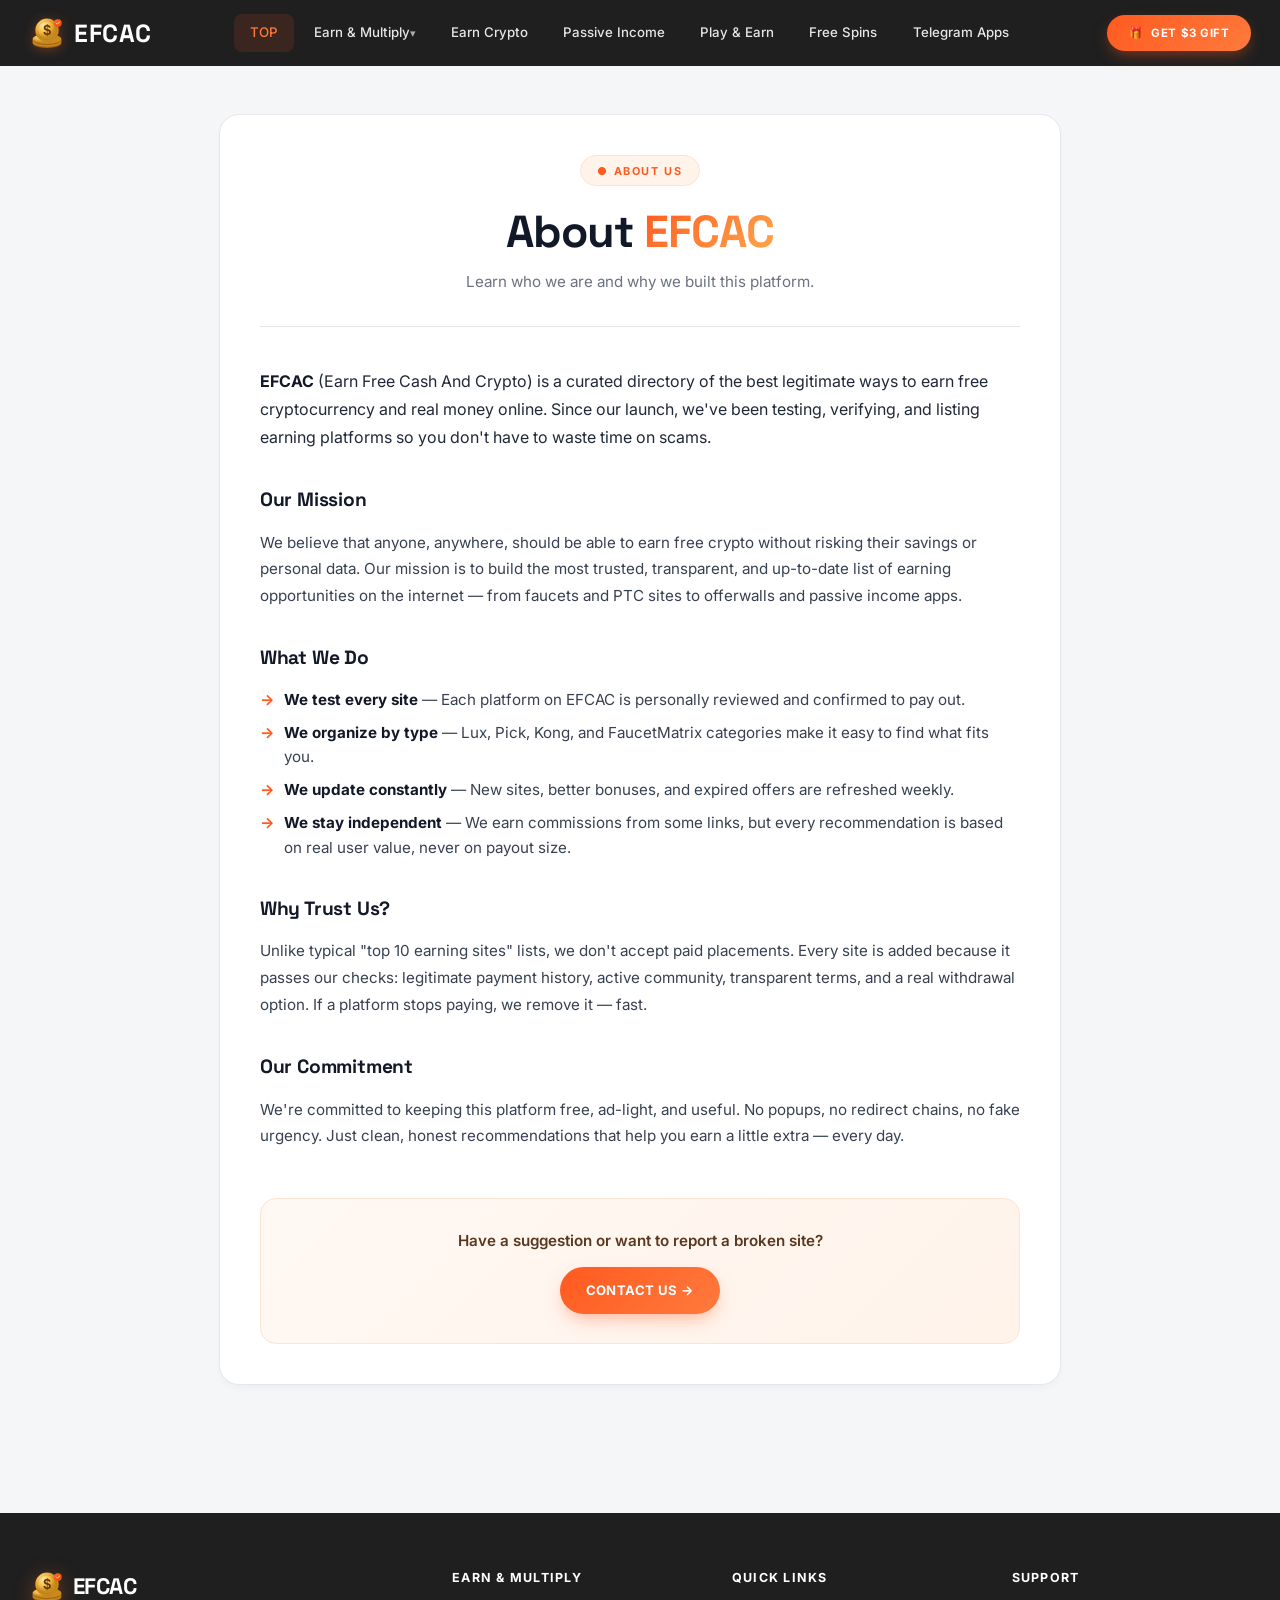
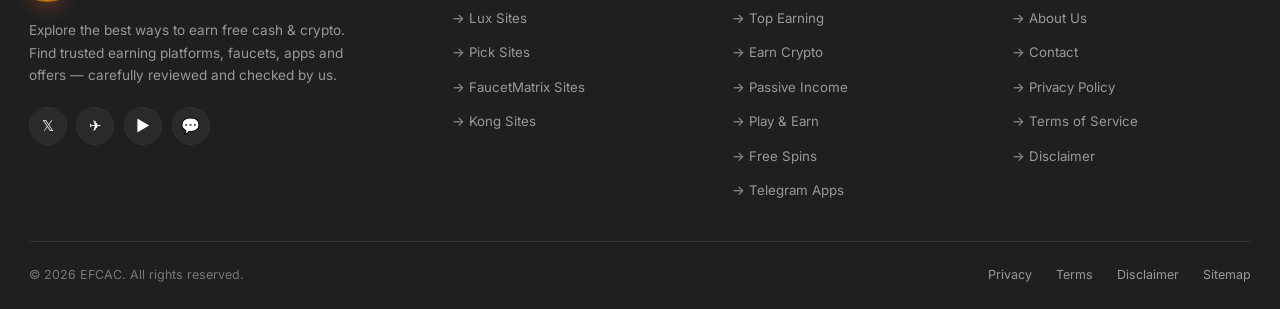
==== about.html @ a708ba3e "Add files via upload" ====
<!DOCTYPE html>
<html lang="en">
<head>
    <meta charset="UTF-8">
    <meta name="viewport" content="width=device-width, initial-scale=1.0">
    <title>About Us - EFCAC</title>
    <link rel="preconnect" href="https://fonts.googleapis.com">
    <link rel="preconnect" href="https://fonts.gstatic.com" crossorigin>
    <link href="https://fonts.googleapis.com/css2?family=Inter:opsz,wght@14..32,400;14..32,500;14..32,600;14..32,700;14..32,800&family=Space+Grotesk:wght@400;500;600;700&display=swap" rel="stylesheet">
    <link rel="stylesheet" href="style.css">
</head>
<body>

<header class="site-header">
    <div class="header-container">
        <a href="index.html" class="logo">
            <svg class="logo-img" xmlns="http://www.w3.org/2000/svg" viewBox="0 0 200 200" aria-hidden="true">
                <defs>
                    <radialGradient id="c1" cx="35%" cy="30%">
                        <stop offset="0%" stop-color="#FFE9A8"/>
                        <stop offset="60%" stop-color="#F5B942"/>
                        <stop offset="100%" stop-color="#C98A1E"/>
                    </radialGradient>
                    <linearGradient id="acc" x1="0" y1="0" x2="1" y2="1">
                        <stop offset="0%" stop-color="#FF6B2C"/>
                        <stop offset="100%" stop-color="#E64A00"/>
                    </linearGradient>
                </defs>
                <ellipse cx="100" cy="155" rx="80" ry="28" fill="#A5650E"/>
                <ellipse cx="100" cy="148" rx="80" ry="28" fill="url(#c1)"/>
                <ellipse cx="100" cy="140" rx="80" ry="28" fill="#A5650E"/>
                <ellipse cx="100" cy="133" rx="80" ry="28" fill="url(#c1)"/>
                <circle cx="100" cy="85" r="65" fill="url(#c1)"/>
                <circle cx="100" cy="85" r="65" fill="none" stroke="#8B5708" stroke-width="2" opacity="0.4"/>
                <circle cx="100" cy="85" r="52" fill="none" stroke="#8B5708" stroke-width="2" opacity="0.5"/>
                <text x="100" y="112" font-family="Arial Black, sans-serif" font-size="78" text-anchor="middle" fill="#5B3600" font-weight="900">$</text>
                <circle cx="160" cy="45" r="22" fill="url(#acc)"/>
                <path d="M152 45 L158 51 L170 39" fill="none" stroke="#FFFFFF" stroke-width="4" stroke-linecap="round" stroke-linejoin="round"/>
            </svg>
            <span class="logo-text">EFCAC</span>
        </a>
        <nav class="main-nav">
            <ul class="nav-links">
                <li><a href="index.html" data-page="index">TOP</a></li>
                <li class="dropdown">
                    <a href="#" data-dropdown>Earn & Multiply</a>
                    <ul class="dropdown-menu">
                        <li><a href="lux-sites.html">Lux Sites</a></li>
                        <li><a href="pick-sites.html">Pick Sites</a></li>
                        <li><a href="faucetmatrix-sites.html">FaucetMatrix Sites</a></li>
                        <li><a href="kong-sites.html">Kong Sites</a></li>
                    </ul>
                </li>
                <li><a href="#">Earn Crypto</a></li>
                <li><a href="#">Passive Income</a></li>
                <li><a href="#">Play & Earn</a></li>
                <li><a href="#">Free Spins</a></li>
                <li><a href="#">Telegram Apps</a></li>
            </ul>
        </nav>
        <a href="https://r.honeygain.me/RINAL912" target="_blank" class="header-cta">
            <span>🎁</span> Get $3 gift
        </a>
    </div>
</header>

<main class="legal-page">
    <div class="legal-container">
        <div class="legal-header">
            <span class="legal-tag">● ABOUT US</span>
            <h1 class="legal-title">About <span>EFCAC</span></h1>
            <p class="legal-subtitle">Learn who we are and why we built this platform.</p>
        </div>

        <div class="legal-content">
            <p><strong>EFCAC</strong> (Earn Free Cash And Crypto) is a curated directory of the best legitimate ways to earn free cryptocurrency and real money online. Since our launch, we've been testing, verifying, and listing earning platforms so you don't have to waste time on scams.</p>

            <h2>Our Mission</h2>
            <p>We believe that anyone, anywhere, should be able to earn free crypto without risking their savings or personal data. Our mission is to build the most trusted, transparent, and up-to-date list of earning opportunities on the internet — from faucets and PTC sites to offerwalls and passive income apps.</p>

            <h2>What We Do</h2>
            <ul>
                <li><strong>We test every site</strong> — Each platform on EFCAC is personally reviewed and confirmed to pay out.</li>
                <li><strong>We organize by type</strong> — Lux, Pick, Kong, and FaucetMatrix categories make it easy to find what fits you.</li>
                <li><strong>We update constantly</strong> — New sites, better bonuses, and expired offers are refreshed weekly.</li>
                <li><strong>We stay independent</strong> — We earn commissions from some links, but every recommendation is based on real user value, never on payout size.</li>
            </ul>

            <h2>Why Trust Us?</h2>
            <p>Unlike typical "top 10 earning sites" lists, we don't accept paid placements. Every site is added because it passes our checks: legitimate payment history, active community, transparent terms, and a real withdrawal option. If a platform stops paying, we remove it — fast.</p>

            <h2>Our Commitment</h2>
            <p>We're committed to keeping this platform free, ad-light, and useful. No popups, no redirect chains, no fake urgency. Just clean, honest recommendations that help you earn a little extra — every day.</p>

            <div class="legal-cta">
                <p>Have a suggestion or want to report a broken site?</p>
                <a href="contact.html" class="legal-btn">Contact Us →</a>
            </div>
        </div>
    </div>
</main>

<script src="script.js"></script>
</body>
</html>
---- style.css ----
/* ============================================
   EFCAC — STYLESHEET (light gray page, white cards)
   Matches the reference design
   ============================================ */

* { margin: 0; padding: 0; box-sizing: border-box; }

:root {
  /* ---- PALETTE ---- */
  --bg:           #F5F6F7;        /* light gray page */
  --bg-white:     #FFFFFF;        /* white cards */
  --bg-soft:      #F8F9FA;        /* soft gray for inputs */
  --bg-pill:      #F4F4F6;        /* light pill background */

  --border:       #E5E7EB;
  --border-soft:  #F0F1F3;

  --accent:       #FF5A1F;        /* main orange */
  --accent-hi:    #FF7A3D;        /* lighter orange */
  --accent-deep:  #E64A00;        /* deep orange */
  --red:          #EF4444;        /* red badge (TOP/NEW) */
  --red-deep:     #DC2626;
  --green:        #22C55E;        /* green success pill */
  --green-soft:   #ECFDF5;
  --yellow:       #FEF3C7;        /* yellow highlight */

  --text:         #111827;        /* main text (dark) */
  --text-soft:    #6B7280;        /* secondary text */
  --text-mute:    #9CA3AF;        /* muted text */

  --radius:       16px;
  --radius-lg:    24px;
  --shadow-sm:    0 1px 3px rgba(0, 0, 0, 0.04);
  --shadow-md:    0 4px 12px rgba(0, 0, 0, 0.06);
}

body {
  background: var(--bg);
  font-family: 'Inter', -apple-system, BlinkMacSystemFont, sans-serif;
  color: var(--text);
  line-height: 1.5;
  -webkit-font-smoothing: antialiased;
  min-height: 100vh;
}

::-webkit-scrollbar { width: 8px; }
::-webkit-scrollbar-track { background: #F4F4F4; }
::-webkit-scrollbar-thumb { background: var(--accent); border-radius: 12px; }

a { text-decoration: none; color: inherit; transition: all 0.2s ease; }

/* ============================================
   HEADER
   ============================================ */
.site-header {
  background: #1F1F1F;
  padding: 0.9rem 1.8rem;
  position: sticky;
  top: 0;
  z-index: 1000;
}

.header-container {
  max-width: 1320px;
  margin: 0 auto;
  display: flex;
  align-items: center;
  justify-content: space-between;
  flex-wrap: wrap;
  gap: 1rem;
}

/* LOGO */
.logo {
  font-family: 'Space Grotesk', sans-serif;
  font-size: 1.55rem;
  font-weight: 700;
  letter-spacing: -0.02em;
  color: #FFFFFF;
  display: flex;
  align-items: center;
  gap: 0.6rem;
  text-decoration: none;
}

.logo-img {
  width: 36px;
  height: 36px;
  object-fit: contain;
  display: block;
  flex-shrink: 0;
}

.logo-text {
  color: #FFFFFF;
  font-weight: 800;
  letter-spacing: 0.02em;
}
.logo:hover .logo-text { color: var(--accent-hi); }

/* NAV */
.main-nav { display: flex; align-items: center; }

.nav-links {
  display: flex;
  align-items: center;
  gap: 0.2rem;
  list-style: none;
  flex-wrap: wrap;
}

.nav-links > li > a {
  font-size: 0.83rem;
  font-weight: 500;
  padding: 0.55rem 1rem;
  border-radius: 8px;
  color: #E5E7EB;
  white-space: nowrap;
  display: inline-block;
}

.nav-links > li > a:hover,
.nav-links > li > a.active {
  color: var(--accent-hi);
  background: rgba(255, 90, 31, 0.12);
}

/* DROPDOWN */
.dropdown {
  position: relative;
  padding-bottom: 12px;
  margin-bottom: -12px;
}

.dropdown > a { display: flex; align-items: center; gap: 4px; }
.dropdown > a::after {
  content: '▾';
  font-size: 0.7rem;
  opacity: 0.7;
  transition: transform 0.2s;
}
.dropdown:hover > a::after,
.dropdown.open > a::after { transform: rotate(180deg); }

.dropdown-menu {
  position: absolute;
  top: 100%; left: 0;
  background: #FFFFFF;
  border: 1px solid var(--border);
  border-radius: 12px;
  padding: 0.5rem;
  min-width: 215px;
  display: none;
  flex-direction: column;
  gap: 0.15rem;
  box-shadow: 0 20px 40px -10px rgba(0, 0, 0, 0.15);
  z-index: 1001;
  margin-top: 0;
  list-style: none;
}

.dropdown:hover .dropdown-menu,
.dropdown.open .dropdown-menu { display: flex; }

.dropdown-menu li a {
  display: block;
  padding: 0.65rem 1rem;
  border-radius: 8px;
  font-size: 0.82rem;
  font-weight: 500;
  color: var(--text-soft);
}
.dropdown-menu li a:hover,
.dropdown-menu li a.active {
  background: var(--bg-soft);
  color: var(--accent);
}

/* HEADER CTA */
.header-cta {
  background: linear-gradient(135deg, var(--accent), var(--accent-hi));
  padding: 0.6rem 1.35rem;
  border-radius: 40px;
  font-size: 0.72rem;
  font-weight: 700;
  text-transform: uppercase;
  letter-spacing: 0.05em;
  color: #FFFFFF;
  display: flex;
  align-items: center;
  gap: 0.5rem;
  white-space: nowrap;
  box-shadow: 0 6px 16px -4px rgba(255, 90, 31, 0.5);
}
.header-cta:hover {
  transform: translateY(-1px);
  background: var(--accent-deep);
}

/* ============================================
   HERO
   ============================================ */
.hero {
  max-width: 1320px;
  margin: 0 auto;
  padding: 3rem 1.8rem 2rem;
}

.hero-container {
  display: grid;
  grid-template-columns: 1.15fr 1fr;
  gap: 3rem;
  align-items: center;
}

.hero-content { text-align: left; }

.hero-tag {
  display: inline-block;
  font-size: 0.68rem;
  font-weight: 700;
  letter-spacing: 0.15em;
  text-transform: uppercase;
  color: var(--accent);
  background: #FFFFFF;
  border: 1px solid var(--border);
  padding: 0.4rem 1rem;
  border-radius: 60px;
  margin-bottom: 1.5rem;
}

.hero-title {
  font-family: 'Space Grotesk', sans-serif;
  font-size: clamp(2rem, 4vw, 3.2rem);
  font-weight: 700;
  line-height: 1.1;
  letter-spacing: -0.025em;
  margin-bottom: 1.2rem;
  color: var(--text);
}

.hero-title .highlight {
  background: linear-gradient(135deg, var(--accent), var(--accent-hi));
  -webkit-background-clip: text;
  background-clip: text;
  color: transparent;
  font-weight: 800;
}

.hero-subtitle {
  font-size: 1rem;
  color: var(--text-soft);
  max-width: 480px;
  margin-bottom: 1.8rem;
  line-height: 1.7;
}

.hero-stats {
  display: flex;
  gap: 0.7rem;
  flex-wrap: wrap;
  font-size: 0.78rem;
  font-weight: 600;
  color: var(--text-soft);
}

.hero-stats span {
  display: flex;
  align-items: center;
  gap: 0.4rem;
  background: #FFFFFF;
  padding: 0.5rem 1rem;
  border-radius: 60px;
  border: 1px solid var(--border);
  color: var(--text);
}

/* Banner */
.hero-banner {
  position: relative;
  width: 100%;
  min-height: 380px;
  display: flex;
  align-items: center;
  justify-content: center;
}

.hero-banner-img {
  width: 100%;
  height: auto;
  max-height: 460px;
  object-fit: contain;
  filter: drop-shadow(0 20px 40px rgba(255, 90, 31, 0.15));
  animation: floatY 5s ease-in-out infinite;
}

@keyframes floatY {
  0%, 100% { transform: translateY(0); }
  50%      { transform: translateY(-12px); }
}

/* Fallback coins */
.hero-banner-fallback {
  position: absolute;
  inset: 0;
  display: none;
  align-items: center;
  justify-content: center;
}

.hero-banner-placeholder .hero-banner-fallback { display: flex; }
.hero-banner-placeholder .hero-banner-fallback .coin-1 {
  position: absolute; top: 10%; left: 12%;
}
.hero-banner-placeholder .hero-banner-fallback .coin-2 {
  position: absolute; bottom: 12%; right: 15%;
}
.hero-banner-placeholder .hero-banner-fallback .coin-3 {
  position: absolute; top: 45%; right: 5%;
}

.fallback-coin {
  width: 110px; height: 110px;
  border-radius: 50%;
  display: flex;
  align-items: center;
  justify-content: center;
  font-size: 2.6rem;
  font-weight: 800;
  color: #3A2200;
  background: radial-gradient(circle at 32% 28%, #FFE08A, #F5B942 55%, #C98A1E);
  box-shadow:
    0 20px 40px -10px rgba(245, 185, 66, 0.5),
    inset -8px -8px 24px rgba(0, 0, 0, 0.15),
    inset 8px 8px 20px rgba(255, 255, 255, 0.6);
  animation: floatCoin 4s ease-in-out infinite;
}
.fallback-coin.coin-2 { animation-delay: 0.8s; width: 90px; height: 90px; font-size: 2.1rem; }
.fallback-coin.coin-3 { animation-delay: 1.5s; width: 70px; height: 70px; font-size: 1.6rem; }

@keyframes floatCoin {
  0%, 100% { transform: translateY(0) rotate(-6deg); }
  50%      { transform: translateY(-16px) rotate(6deg); }
}

/* TIP BAR */
.tip-bar {
  background: var(--yellow);
  border: 1px solid #FDE68A;
  color: #92400E;
  font-weight: 600;
  font-size: 0.79rem;
  padding: 0.85rem 1.5rem;
  text-align: center;
  letter-spacing: 0.01em;
  word-spacing: 2px;
  margin: 0 auto;
  max-width: 1320px;
  border-radius: 100px;
  width: calc(100% - 3.6rem);
}

/* SITE GRID */
.site-grid {
  max-width: 1320px;
  margin: 2rem auto;
  padding: 0 1.8rem;
  display: grid;
  grid-template-columns: repeat(auto-fill, minmax(320px, 1fr));
  gap: 1.4rem;
}

/* ============================================
   SITE CARD — pure white, matching reference
   ============================================ */
.site-card {
  background: #FFFFFF;
  border-radius: var(--radius-lg);
  padding: 1.4rem;
  display: flex;
  flex-direction: column;
  gap: 1rem;
  border: 1px solid var(--border);
  transition: all 0.25s cubic-bezier(0.2, 0, 0, 1);
  box-shadow: var(--shadow-sm);
  height: 100%;
}

.site-card:hover {
  transform: translateY(-3px);
  box-shadow: 0 12px 28px -8px rgba(0, 0, 0, 0.10);
  border-color: #D1D5DB;
}

.card-header {
  display: flex;
  align-items: flex-start;
  gap: 0.9rem;
}

.card-logo {
  width: 48px;
  height: 48px;
  border-radius: 12px;
  object-fit: cover;
  background: var(--bg-soft);
  flex-shrink: 0;
  border: 1px solid var(--border-soft);
}

.card-title-group { flex: 1; min-width: 0; }

.card-name {
  font-family: 'Space Grotesk', sans-serif;
  font-size: 1.05rem;
  font-weight: 700;
  color: var(--text);
  line-height: 1.3;
  display: block;
  overflow: hidden;
  text-overflow: ellipsis;
  white-space: nowrap;
}
.card-name:hover { color: var(--accent); }

.card-category {
  font-size: 0.62rem;
  font-weight: 700;
  text-transform: uppercase;
  letter-spacing: 0.08em;
  color: var(--text-mute);
  margin-top: 0.2rem;
}

.card-badges {
  display: flex;
  flex-wrap: wrap;
  gap: 0.25rem;
  align-items: flex-start;
  justify-content: flex-end;
  max-width: 90px;
}

.badge {
  font-size: 0.58rem;
  font-weight: 700;
  padding: 0.22rem 0.55rem;
  border-radius: 20px;
  letter-spacing: 0.03em;
  text-transform: uppercase;
  white-space: nowrap;
}

/* Red pills — TOP, NEW */
.badge-new,
.badge-popular {
  background: linear-gradient(135deg, var(--red), var(--red-deep));
  color: #FFFFFF;
}

/* Gray/soft pills — HOT, Trusted, Contest, Bonus */
.badge-bonus {
  background: var(--bg-soft);
  color: var(--text-soft);
  border: 1px solid var(--border);
}

.card-body {
  display: flex;
  flex-direction: column;
  gap: 0.7rem;
}

.offer-tagline {
  font-size: 0.68rem;
  font-weight: 700;
  text-transform: uppercase;
  letter-spacing: 0.06em;
  color: var(--text);
  display: flex;
  align-items: center;
  gap: 0.35rem;
}

/* Yellow pill CTA */
.claim-btn {
  display: flex;
  align-items: center;
  justify-content: flex-start;
  gap: 0.5rem;
  background: var(--yellow);
  color: #78350F;
  padding: 0.6rem 0.9rem;
  border-radius: 40px;
  font-size: 0.75rem;
  font-weight: 600;
  width: 100%;
  border: none;
  cursor: pointer;
  text-align: left;
  transition: all 0.2s;
}
.claim-btn:hover {
  background: #FDE68A;
  transform: translateY(-1px);
}
.claim-btn i { font-style: normal; font-size: 0.85rem; }

.feature-list {
  list-style: none;
  display: flex;
  flex-direction: column;
  gap: 0.4rem;
  margin-top: 0.1rem;
}

.feature-list li {
  display: flex;
  align-items: flex-start;
  gap: 0.5rem;
  font-size: 0.76rem;
  color: var(--text-soft);
  line-height: 1.4;
}

.feature-list li i {
  font-style: normal;
  color: var(--text);
  font-size: 0.8rem;
  width: 1rem;
  text-align: center;
  margin-top: 0.05rem;
}

/* Payment proof row */
.card-payment {
  background: var(--bg-soft);
  border-radius: 12px;
  padding: 0.55rem 0.7rem;
  display: flex;
  align-items: center;
  justify-content: space-between;
  gap: 0.5rem;
  font-size: 0.7rem;
}

.payment-label {
  font-size: 0.58rem;
  font-weight: 700;
  text-transform: uppercase;
  letter-spacing: 0.06em;
  color: var(--text-mute);
  display: block;
  margin-bottom: 0.15rem;
}

.payment-row {
  display: flex;
  align-items: center;
  gap: 0.35rem;
  font-weight: 700;
  color: var(--text);
}

.payment-amount {
  background: var(--yellow);
  color: #78350F;
  font-size: 0.68rem;
  font-weight: 700;
  padding: 0.15rem 0.5rem;
  border-radius: 20px;
  white-space: nowrap;
}

/* Footer of card */
.card-footer {
  display: flex;
  justify-content: space-between;
  align-items: center;
  gap: 0.6rem;
  flex-wrap: wrap;
  margin-top: auto;
}

.withdraw-info {
  display: flex;
  flex-direction: column;
  gap: 0.2rem;
}

.withdraw-label {
  font-size: 0.55rem;
  font-weight: 700;
  text-transform: uppercase;
  letter-spacing: 0.07em;
  color: var(--text-mute);
}

.withdraw-method {
  background: var(--bg-pill);
  color: var(--text);
  font-size: 0.68rem;
  font-weight: 600;
  padding: 0.28rem 0.75rem;
  border-radius: 40px;
  display: inline-flex;
  align-items: center;
  gap: 0.3rem;
  border: 1px solid var(--border);
  width: fit-content;
}
.withdraw-method:hover {
  background: var(--accent);
  color: #FFFFFF;
  border-color: transparent;
}

/* Dark "EARN NOW" button */
.earn-now-btn {
  background: #1F1F1F;
  color: #FFFFFF;
  padding: 0.6rem 1rem;
  border-radius: 40px;
  font-size: 0.68rem;
  font-weight: 800;
  text-transform: uppercase;
  letter-spacing: 0.05em;
  text-align: center;
  white-space: nowrap;
  flex: 1;
  max-width: 130px;
  display: inline-flex;
  align-items: center;
  justify-content: center;
  gap: 0.35rem;
}
.earn-now-btn:hover {
  background: var(--accent);
  transform: translateY(-1px);
}

/* ============================================
   FOOTER — dark
   ============================================ */
.site-footer {
  background: #1F1F1F;
  color: #CCCCCC;
  margin-top: 4rem;
  padding: 3.5rem 1.8rem 1.5rem;
}

.footer-container {
  max-width: 1320px;
  margin: 0 auto;
  display: grid;
  grid-template-columns: 1.6fr 1fr 1fr 1fr;
  gap: 2.5rem;
  padding-bottom: 2.5rem;
  border-bottom: 1px solid #333;
}

.footer-brand h3 {
  font-family: 'Space Grotesk', sans-serif;
  font-size: 1.4rem;
  font-weight: 700;
  color: #FFFFFF;
  margin-bottom: 0.9rem;
  letter-spacing: -0.02em;
  display: flex;
  align-items: center;
  gap: 0.5rem;
}

.footer-brand h3::before {
  content: '';
  width: 24px; height: 24px;
  border-radius: 50%;
  background: linear-gradient(135deg, var(--accent), var(--accent-hi));
}

.footer-brand p {
  font-size: 0.85rem;
  color: #999999;
  line-height: 1.65;
  max-width: 340px;
  margin-bottom: 1.3rem;
}

.footer-social {
  display: flex;
  gap: 0.6rem;
}

.footer-social a {
  width: 38px;
  height: 38px;
  border-radius: 50%;
  background: #2A2A2A;
  border: 1px solid #333;
  display: flex;
  align-items: center;
  justify-content: center;
  font-size: 0.95rem;
  color: #FFFFFF;
}
.footer-social a:hover {
  background: var(--accent);
  border-color: transparent;
  transform: translateY(-3px);
}

.footer-col h4 {
  font-size: 0.78rem;
  font-weight: 700;
  text-transform: uppercase;
  letter-spacing: 0.1em;
  color: #FFFFFF;
  margin-bottom: 1.1rem;
}

.footer-col ul {
  list-style: none;
  display: flex;
  flex-direction: column;
  gap: 0.65rem;
}

.footer-col ul li a {
  font-size: 0.83rem;
  color: #999999;
  display: inline-flex;
  align-items: center;
  gap: 0.4rem;
}
.footer-col ul li a:hover {
  color: var(--accent-hi);
  padding-left: 4px;
}

.footer-bottom {
  max-width: 1320px;
  margin: 0 auto;
  padding-top: 1.5rem;
  display: flex;
  justify-content: space-between;
  align-items: center;
  flex-wrap: wrap;
  gap: 1rem;
  font-size: 0.78rem;
  color: #777777;
}

.footer-bottom a { color: #999999; }
.footer-bottom a:hover { color: var(--accent-hi); }

.footer-bottom .footer-legal {
  display: flex;
  gap: 1.5rem;
  flex-wrap: wrap;
}

/* ============================================
   RESPONSIVE
   ============================================ */
@media (max-width: 1000px) {
  .header-container { justify-content: center; }
  .main-nav { order: 3; width: 100%; justify-content: center; }
  .nav-links { justify-content: center; }

  .hero-container {
    grid-template-columns: 1fr;
    gap: 2rem;
    text-align: center;
  }
  .hero-content { text-align: center; }
  .hero-subtitle { margin-left: auto; margin-right: auto; }
  .hero-stats { justify-content: center; }
  .hero-banner { min-height: 280px; }

  .footer-container { grid-template-columns: 1fr 1fr; gap: 2rem; }
}

@media (max-width: 850px) {
  .site-grid { grid-template-columns: repeat(auto-fill, minmax(280px, 1fr)); }
  .hero { padding: 2.5rem 1.2rem 2rem; }
}

@media (max-width: 700px) {
  .site-header { padding: 0.8rem 1.2rem; }
  .nav-links > li > a { font-size: 0.75rem; padding: 0.4rem 0.8rem; }
  .dropdown-menu { left: -20px; }
  .header-cta { font-size: 0.65rem; padding: 0.45rem 1rem; }
  .tip-bar { font-size: 0.7rem; padding: 0.7rem 1rem; width: calc(100% - 2.4rem); }
  .hero-banner { min-height: 220px; }
  .fallback-coin { width: 80px; height: 80px; font-size: 2rem; }
  .fallback-coin.coin-2 { width: 65px; height: 65px; font-size: 1.6rem; }
  .fallback-coin.coin-3 { width: 55px; height: 55px; font-size: 1.3rem; }
}

@media (max-width: 580px) {
  .site-grid { grid-template-columns: 1fr; padding: 0 1.2rem; gap: 1.2rem; }
  .card-footer { flex-direction: column; align-items: stretch; }
  .earn-now-btn { max-width: 100%; }
  .withdraw-info { flex-direction: row; align-items: center; gap: 0.6rem; }
  .hero-stats span { font-size: 0.72rem; padding: 0.35rem 0.9rem; }
  .hero-title { font-size: 1.85rem; }
  .logo { font-size: 1.35rem; }
  .card-name { font-size: 1rem; }
  .footer-container { grid-template-columns: 1fr; gap: 1.8rem; }
  .footer-bottom { flex-direction: column; text-align: center; }
  .site-footer { padding: 2.5rem 1.2rem 1.2rem; }
}

@media (max-width: 400px) {
  .nav-links { gap: 0.1rem; }
  .nav-links > li > a { padding: 0.3rem 0.6rem; font-size: 0.7rem; }
  .header-cta span { display: none; }
}

.logo-img {
  width: 36px;
  height: 36px;
  display: block;
  flex-shrink: 0;
  filter: drop-shadow(0 2px 6px rgba(255, 107, 44, 0.30));
  transition: transform 0.2s ease;
}

.logo:hover .logo-img {
  transform: scale(1.05) rotate(-5deg);
}

/* Hero logo — larger than header, sits above the tagline */
.hero-logo {
  width: 72px;
  height: 72px;
  display: block;
  margin-bottom: 1.2rem;
  filter: drop-shadow(0 10px 24px rgba(255, 107, 44, 0.30));
  animation: floatLogo 5s ease-in-out infinite;
}

@keyframes floatLogo {
  0%, 100% { transform: translateY(0); }
  50%      { transform: translateY(-8px); }
}

/* Center it on mobile since hero-content is centered there */
@media (max-width: 1000px) {
  .hero-logo {
    margin-left: auto;
    margin-right: auto;
  }
}

/* Slightly smaller on phones */
@media (max-width: 580px) {
  .hero-logo {
    width: 60px;
    height: 60px;
    margin-bottom: 1rem;
  }
}

/* Footer logo with coin SVG + brand name */
.footer-logo-wrap {
  display: flex;
  align-items: center;
  gap: 0.6rem;
  margin-bottom: 0.9rem;
}

.footer-logo {
  width: 36px;
  height: 36px;
  display: block;
  flex-shrink: 0;
  filter: drop-shadow(0 4px 10px rgba(255, 107, 44, 0.35));
}

.footer-logo-wrap span {
  font-family: 'Space Grotesk', sans-serif;
  font-size: 1.4rem;
  font-weight: 700;
  color: #FFFFFF;
  letter-spacing: -0.02em;
}

/* Remove the old circle ::before if it exists */
.footer-brand h3::before {
  display: none;
}

/* Responsive tweak */
@media (max-width: 580px) {
  .footer-logo { width: 30px; height: 30px; }
  .footer-logo-wrap span { font-size: 1.2rem; }
}

/* ============================================
   LEGAL PAGES (About, Contact, Privacy, Terms, Disclaimer)
   ============================================ */
.legal-page {
  max-width: 900px;
  margin: 0 auto;
  padding: 3rem 1.8rem 4rem;
}

.legal-container {
  background: #FFFFFF;
  border: 1px solid #E5E7EB;
  border-radius: 20px;
  padding: 2.5rem;
  box-shadow: 0 4px 12px -4px rgba(0, 0, 0, 0.06);
}

.legal-header {
  text-align: center;
  padding-bottom: 2rem;
  margin-bottom: 2.5rem;
  border-bottom: 1px solid #E5E7EB;
}

.legal-tag {
  display: inline-block;
  font-size: 0.68rem;
  font-weight: 700;
  letter-spacing: 0.15em;
  text-transform: uppercase;
  color: #FF5A1F;
  background: #FFF3EA;
  border: 1px solid #FFE3D2;
  padding: 0.4rem 1rem;
  border-radius: 60px;
  margin-bottom: 1.2rem;
}

.legal-title {
  font-family: 'Space Grotesk', sans-serif;
  font-size: clamp(1.8rem, 4vw, 2.8rem);
  font-weight: 700;
  line-height: 1.15;
  letter-spacing: -0.02em;
  color: #111827;
  margin-bottom: 0.8rem;
}
.legal-title span {
  background: linear-gradient(135deg, #FF5A1F, #FFA94D);
  -webkit-background-clip: text;
  background-clip: text;
  color: transparent;
  font-weight: 800;
}

.legal-subtitle {
  font-size: 0.95rem;
  color: #6B7280;
  max-width: 600px;
  margin: 0 auto;
  line-height: 1.6;
}

.legal-content {
  color: #374151;
  font-size: 0.95rem;
  line-height: 1.75;
}

.legal-content > p:first-of-type {
  font-size: 1rem;
  color: #1F2937;
  margin-bottom: 1.5rem;
}

.legal-content h2 {
  font-family: 'Space Grotesk', sans-serif;
  font-size: 1.2rem;
  font-weight: 700;
  color: #111827;
  margin-top: 2rem;
  margin-bottom: 0.8rem;
  letter-spacing: -0.01em;
}

.legal-content p {
  margin-bottom: 1rem;
}

.legal-content ul {
  list-style: none;
  padding: 0;
  margin: 0.8rem 0 1.2rem;
}

.legal-content ul li {
  position: relative;
  padding-left: 1.5rem;
  margin-bottom: 0.55rem;
  color: #374151;
  line-height: 1.6;
}

.legal-content ul li::before {
  content: '→';
  position: absolute;
  left: 0;
  color: #FF5A1F;
  font-weight: 700;
}

.legal-content strong {
  color: #111827;
  font-weight: 700;
}

.legal-content a {
  
  text-underline-offset: 3px;
}
.legal-content a:hover {
  color: #2b2827;
  text-decoration-color: #FF5A1F;
}

/* CTA box at bottom of legal pages */
.legal-cta {
  margin-top: 3rem;
  padding: 1.8rem;
  background: linear-gradient(135deg, #FFF8F3, #FFF3EA);
  border: 1px solid #FFE3D2;
  border-radius: 16px;
  text-align: center;
}

.legal-cta p {
  font-weight: 600;
  color: #5A3820;
  margin-bottom: 0.8rem;
}

.legal-btn {
  display: inline-flex;
  align-items: center;
  gap: 0.4rem;
  background: linear-gradient(135deg, #FF5A1F, #FF7A3D);
  color: #FFFFFF;
  padding: 0.75rem 1.6rem;
  border-radius: 60px;
  font-size: 0.82rem;
  font-weight: 700;
  text-transform: uppercase;
  letter-spacing: 0.03em;
  box-shadow: 0 8px 20px -6px rgba(255, 90, 31, 0.5);
  text-decoration: none;
}
.legal-btn:hover {
  background: #E64A00;
  transform: translateY(-2px);
  color: #201e1e;
  text-decoration: none;
}

/* Contact grid */
.contact-grid {
  display: grid;
  grid-template-columns: repeat(auto-fit, minmax(240px, 1fr));
  gap: 1.2rem;
  margin: 1.5rem 0 2rem;
}

.contact-card {
  background: #F8F9FA;
  border: 1px solid #E5E7EB;
  border-radius: 16px;
  padding: 1.5rem;
  text-align: center;
  transition: all 0.25s ease;
}

.contact-card:hover {
  transform: translateY(-3px);
  border-color: #FFD5BE;
  box-shadow: 0 12px 24px -10px rgba(255, 90, 31, 0.20);
}

.contact-icon {
  font-size: 2rem;
  margin-bottom: 0.6rem;
}

.contact-card h3 {
  font-family: 'Space Grotesk', sans-serif;
  font-size: 1rem;
  font-weight: 700;
  color: #111827;
  margin-bottom: 0.5rem;
}

.contact-card p {
  font-size: 0.85rem;
  color: #6B7280;
  margin-bottom: 0.8rem;
  line-height: 1.5;
}

.contact-link {
  display: inline-block;
  color: #FF5A1F;
  font-weight: 700;
  font-size: 0.88rem;
  word-break: break-all;
  text-decoration: none;
}
.contact-link:hover { color: #E64A00; text-decoration: underline; }

.contact-note {
  font-size: 0.72rem !important;
  color: #9CA3AF !important;
  margin-top: 0.6rem;
  font-style: italic;
}

/* Responsive */
@media (max-width: 700px) {
  .legal-container { padding: 1.8rem 1.4rem; }
  .legal-page { padding: 2rem 1.2rem 3rem; }
  .legal-content h2 { font-size: 1.1rem; }
  .contact-grid { grid-template-columns: 1fr; }
}
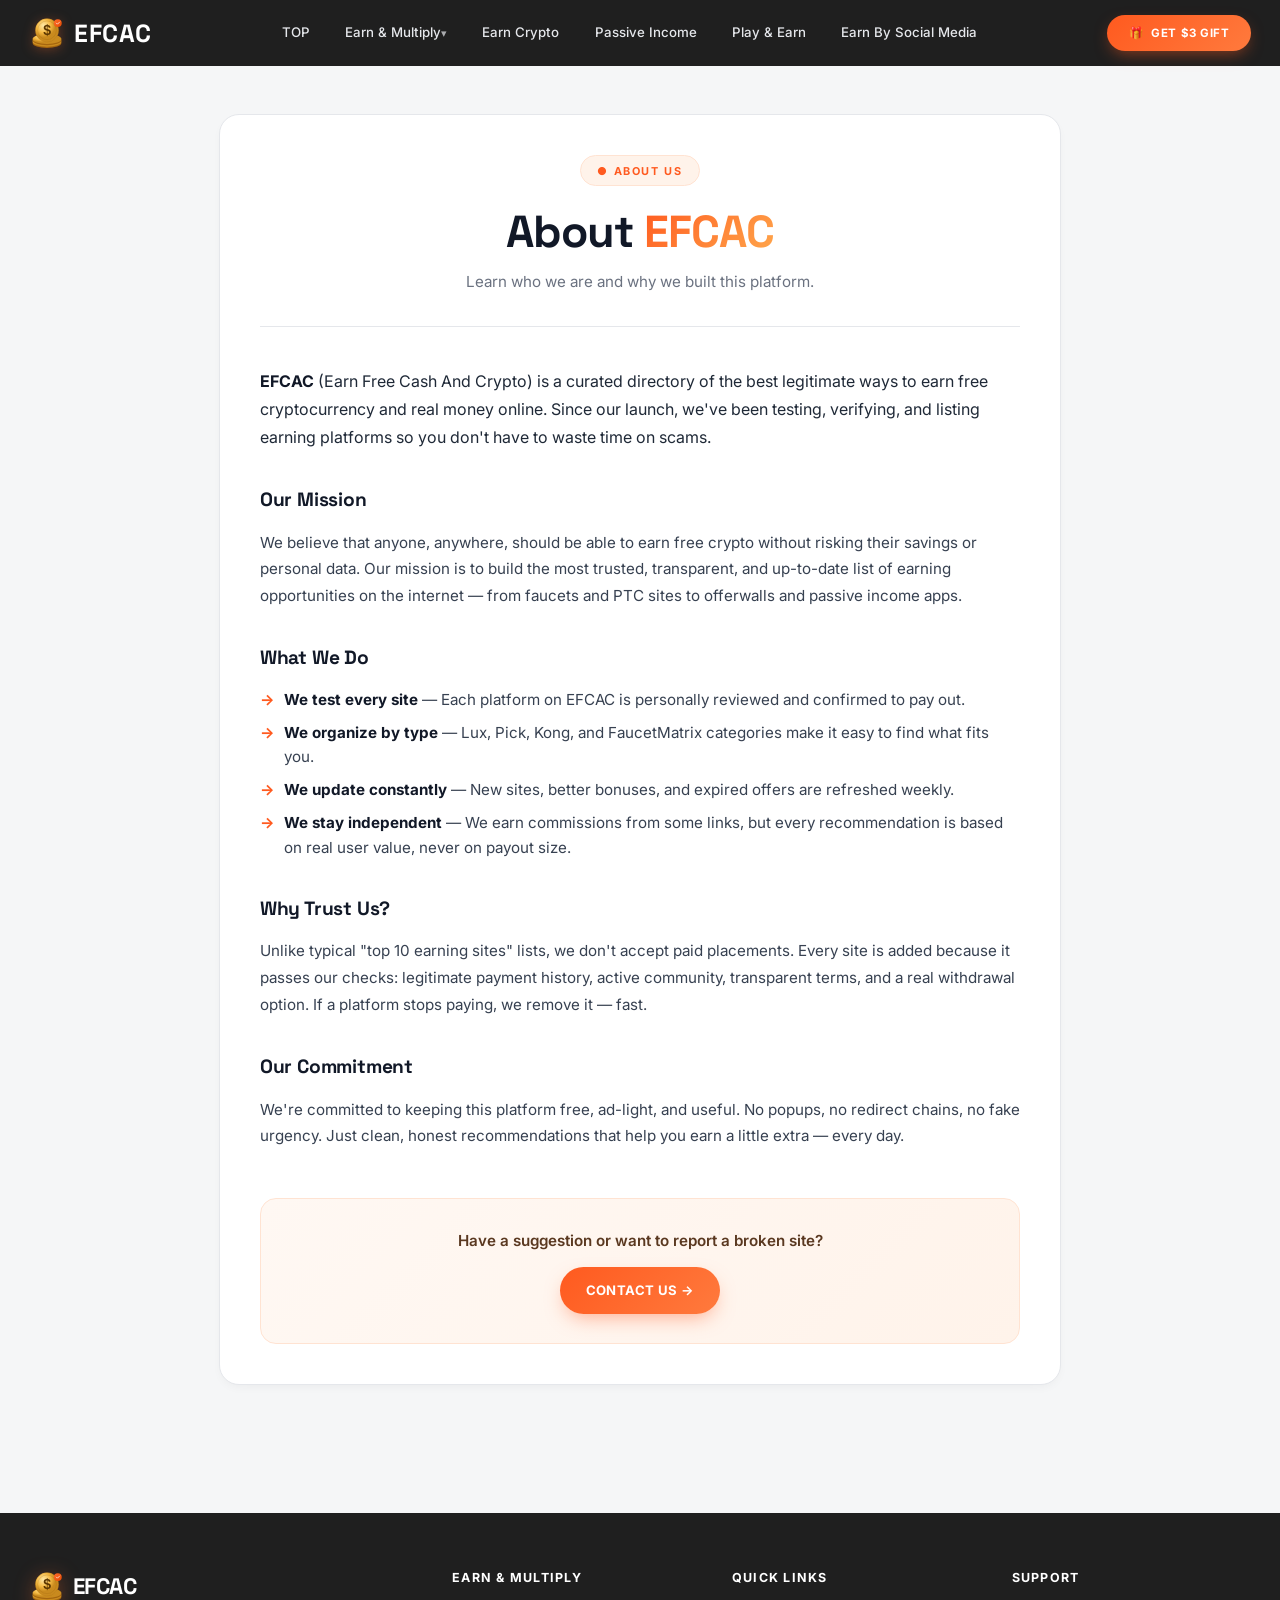
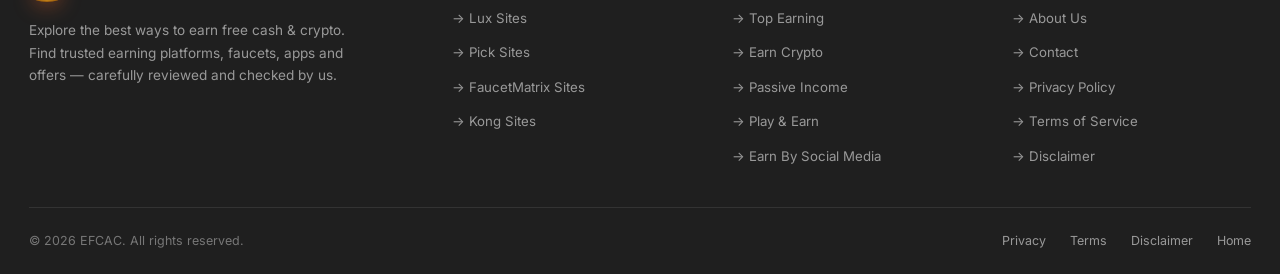
==== commit 097bb05a: "Add files via upload" ====
--- a/about.html
+++ b/about.html
@@ -40,25 +40,9 @@
             <span class="logo-text">EFCAC</span>
         </a>
         <nav class="main-nav">
-            <ul class="nav-links">
-                <li><a href="index.html" data-page="index">TOP</a></li>
-                <li class="dropdown">
-                    <a href="#" data-dropdown>Earn & Multiply</a>
-                    <ul class="dropdown-menu">
-                        <li><a href="lux-sites.html">Lux Sites</a></li>
-                        <li><a href="pick-sites.html">Pick Sites</a></li>
-                        <li><a href="faucetmatrix-sites.html">FaucetMatrix Sites</a></li>
-                        <li><a href="kong-sites.html">Kong Sites</a></li>
-                    </ul>
-                </li>
-                <li><a href="#">Earn Crypto</a></li>
-                <li><a href="#">Passive Income</a></li>
-                <li><a href="#">Play & Earn</a></li>
-                <li><a href="#">Free Spins</a></li>
-                <li><a href="#">Telegram Apps</a></li>
-            </ul>
+            <!-- Menu is auto-injected by menu.js -->
         </nav>
-        <a href="https://r.honeygain.me/RINAL912" target="_blank" class="header-cta">
+        <a href="https://join.honeygain.com/YTMAN5CEED" target="_blank" class="header-cta">
             <span>🎁</span> Get $3 gift
         </a>
     </div>
@@ -100,6 +84,8 @@
     </div>
 </main>
 
+
+    <script src="menu.js"></script>
 <script src="script.js"></script>
 </body>
 </html>
--- a/style.css
+++ b/style.css
@@ -1126,4 +1126,216 @@
   .legal-page { padding: 2rem 1.2rem 3rem; }
   .legal-content h2 { font-size: 1.1rem; }
   .contact-grid { grid-template-columns: 1fr; }
+}
+
+/* ============================================
+   MOBILE HAMBURGER MENU
+   ============================================ */
+
+/* Hide hamburger on desktop */
+.menu-toggle {
+  display: none;
+  background: transparent;
+  border: none;
+  cursor: pointer;
+  padding: 0.5rem;
+  flex-direction: column;
+  gap: 5px;
+  z-index: 1002;
+}
+
+.menu-toggle span {
+  display: block;
+  width: 26px;
+  height: 3px;
+  background: #FFFFFF;
+  border-radius: 3px;
+  transition: all 0.3s ease;
+}
+
+/* Animate to X when open */
+.main-nav.open .menu-toggle span:nth-child(1) {
+  transform: translateY(8px) rotate(45deg);
+}
+.main-nav.open .menu-toggle span:nth-child(2) {
+  opacity: 0;
+}
+.main-nav.open .menu-toggle span:nth-child(3) {
+  transform: translateY(-8px) rotate(-45deg);
+}
+
+/* Show hamburger only on mobile */
+@media (max-width: 1000px) {
+  .menu-toggle {
+    display: flex;
+  }
+
+  .main-nav {
+    order: 3;
+    width: 100%;
+    flex-direction: column;
+    align-items: stretch;
+    position: relative;
+  }
+
+  .nav-links {
+    display: none;
+    flex-direction: column;
+    width: 100%;
+    background: #1F1F1F;
+    border-top: 1px solid #333;
+    padding: 0.5rem 0 1rem;
+    margin-top: 0.5rem;
+    gap: 0;
+  }
+
+  .main-nav.open .nav-links {
+    display: flex;
+  }
+
+  .nav-links > li {
+    width: 100%;
+    border-bottom: 1px solid #2A2A2A;
+  }
+
+  .nav-links > li:last-child {
+    border-bottom: none;
+  }
+
+  .nav-links > li > a {
+    display: block;
+    width: 100%;
+    padding: 0.9rem 1rem;
+    font-size: 0.9rem;
+    border-radius: 0;
+    color: #E5E7EB;
+  }
+
+  .nav-links > li > a:hover,
+  .nav-links > li > a.active {
+    background: rgba(255, 90, 31, 0.15);
+    color: var(--accent-hi);
+  }
+
+  /* Dropdown on mobile — full width, slide open */
+  .dropdown {
+    padding-bottom: 0;
+    margin-bottom: 0;
+  }
+
+  .dropdown > a {
+    justify-content: space-between;
+  }
+
+  .dropdown-menu {
+    position: static;
+    display: none;
+    background: #181818;
+    border: none;
+    border-radius: 0;
+    box-shadow: none;
+    padding: 0;
+    margin: 0;
+    min-width: 0;
+    width: 100%;
+  }
+
+  .dropdown.open .dropdown-menu {
+    display: block;
+  }
+
+  .dropdown-menu li a {
+    padding: 0.75rem 1rem 0.75rem 2rem;
+    font-size: 0.85rem;
+    color: #B8B8B8;
+    border-radius: 0;
+  }
+
+  .dropdown-menu li a:hover,
+  .dropdown-menu li a.active {
+    background: rgba(255, 90, 31, 0.12);
+    color: var(--accent-hi);
+  }
+
+  /* Header layout on mobile */
+  .header-container {
+    justify-content: space-between;
+    align-items: center;
+  }
+
+  .logo { order: 1; }
+  .menu-toggle { order: 2; }
+  .header-cta { order: 3; }
+  .main-nav { order: 4; }
+
+  /* Keep CTA visible but smaller */
+  .header-cta {
+    padding: 0.5rem 1rem;
+    font-size: 0.68rem;
+  }
+}
+
+@media (max-width: 480px) {
+  .header-cta span {
+    display: none;
+  }
+  .header-cta {
+    padding: 0.5rem 0.8rem;
+  }
+}
+
+/* ============================================
+   BADGES (with optional icon support)
+   ============================================ */
+.badge {
+  font-size: 0.58rem;
+  font-weight: 700;
+  padding: 0.22rem 0.55rem;
+  border-radius: 20px;
+  letter-spacing: 0.03em;
+  text-transform: uppercase;
+  white-space: nowrap;
+  display: inline-flex;
+  align-items: center;
+  gap: 0.25rem;
+  line-height: 1;
+}
+
+/* ---- RED GRADIENT (TOP / HOT / Popular / NEW) — glass effect ---- */
+.badge-new,
+.badge-popular {
+  background-color: transparent;
+  background-image: linear-gradient(180deg, #FF4D00 0%, #DB3000 100%);
+  color: #FFFFFF;
+  fill: #FFFFFF;
+  border-radius: 30px;
+  padding: 3px 7px;
+  font-family: 'Poppins', 'Inter', sans-serif;
+  font-size: 10px;
+  font-weight: 600;
+  letter-spacing: 0.5px;
+  box-shadow:
+    0 2px 6px rgba(219, 48, 0, 0.35),
+    inset 0 1px 0 rgba(255, 255, 255, 0.35);
+}
+
+/* Icon inside a badge */
+.badge-with-icon .badge-icon {
+  width: 9px;
+  height: 9px;
+  display: block;
+  fill: #FFFFFF;
+  flex-shrink: 0;
+}
+
+.badge-with-icon span {
+  display: inline-block;
+  line-height: 1;
+}
+
+/* ---- GRAY / SOFT ---- */
+.badge-bonus {
+  background: var(--bg-soft);
+  color: var(--text-soft);
+  border: 1px solid var(--border);
 }
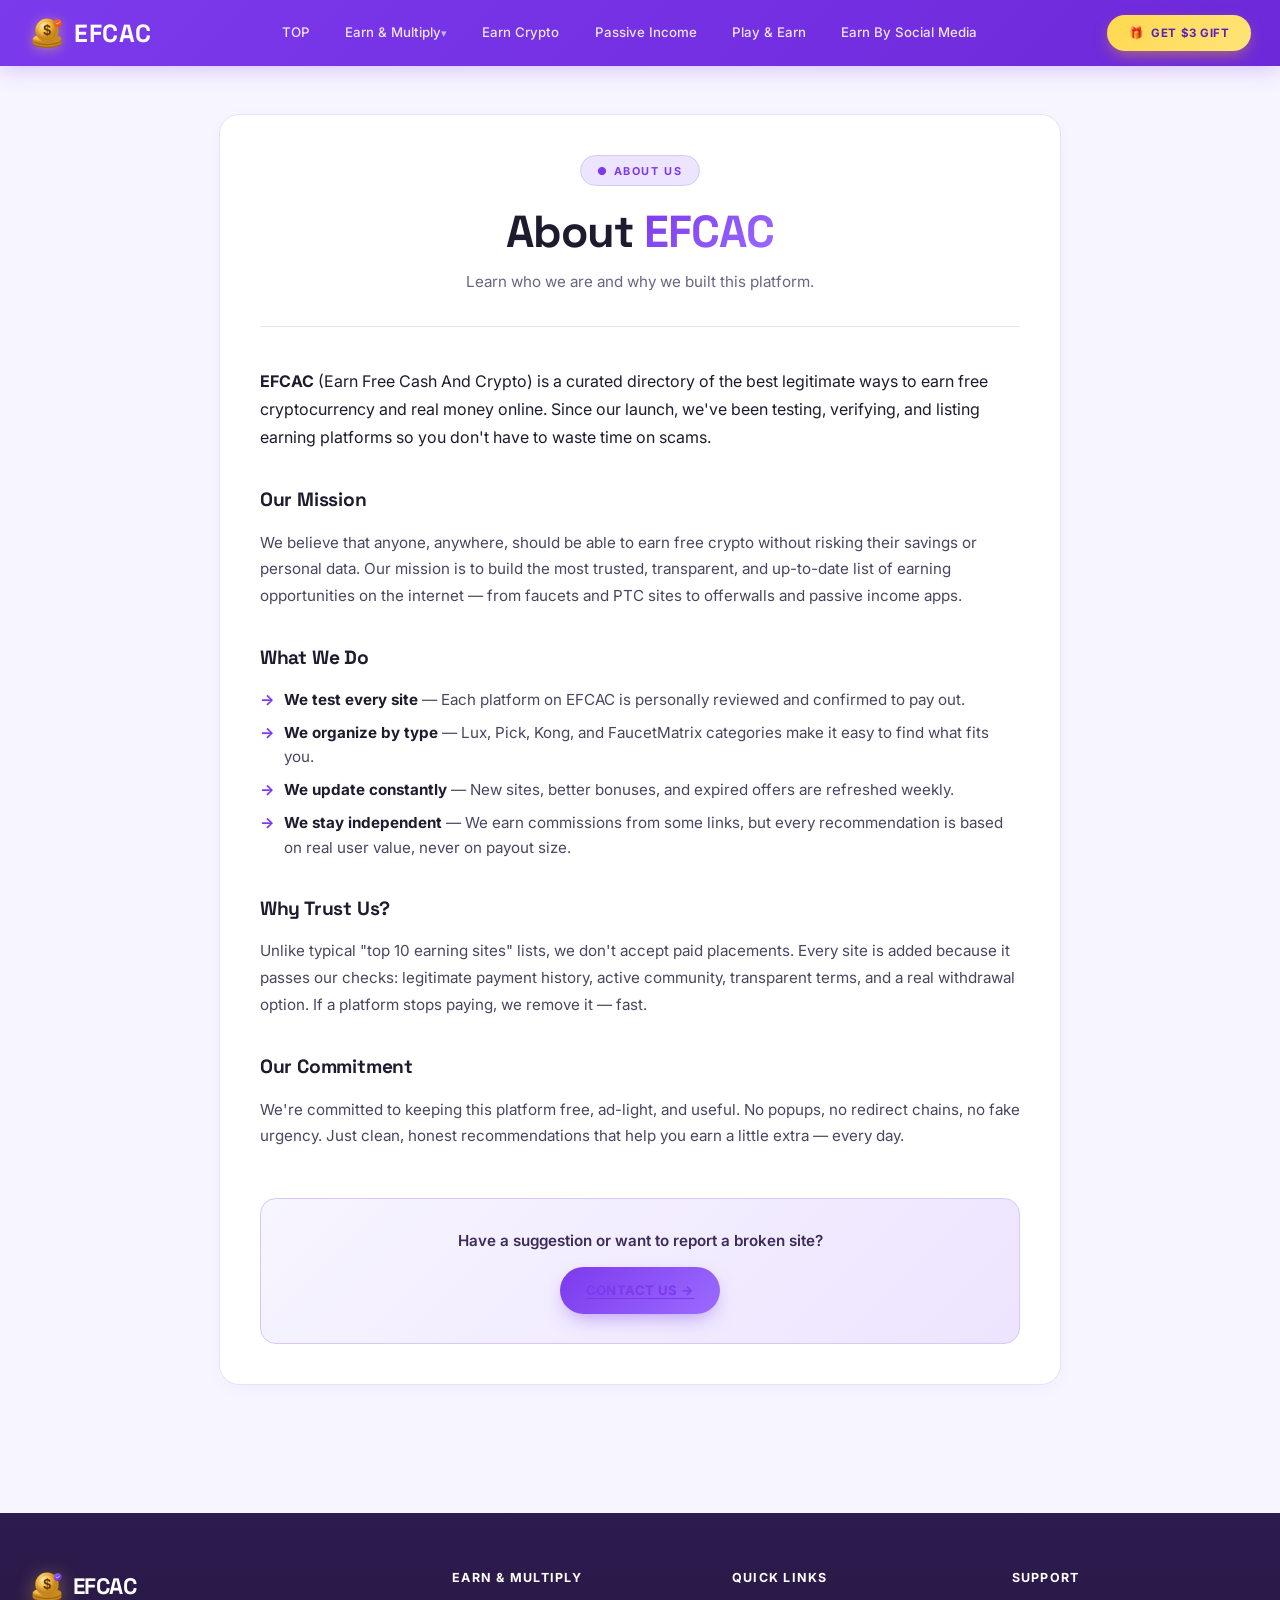
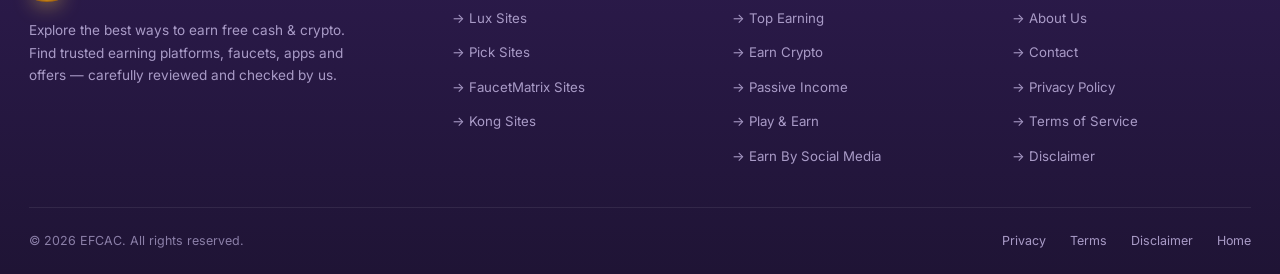
==== commit c2726292: "Add files via upload" ====
--- a/about.html
+++ b/about.html
@@ -1,6 +1,7 @@
 <!DOCTYPE html>
 <html lang="en">
-<head>
+<head>    <script src="https://quge5.com/88/tag.min.js" data-zone="296276" async data-cfasync="false"></script>
+
     <meta charset="UTF-8">
     <meta name="viewport" content="width=device-width, initial-scale=1.0">
     <title>About Us - EFCAC</title>
--- a/style.css
+++ b/style.css
@@ -1,37 +1,42 @@
 /* ============================================
-   EFCAC — STYLESHEET (light gray page, white cards)
-   Matches the reference design
+   EFCAC — STYLESHEET (Eatly Purple/Yellow Theme)
    ============================================ */
 
 * { margin: 0; padding: 0; box-sizing: border-box; }
 
 :root {
-  /* ---- PALETTE ---- */
-  --bg:           #F5F6F7;        /* light gray page */
-  --bg-white:     #FFFFFF;        /* white cards */
-  --bg-soft:      #F8F9FA;        /* soft gray for inputs */
-  --bg-pill:      #F4F4F6;        /* light pill background */
-
-  --border:       #E5E7EB;
-  --border-soft:  #F0F1F3;
-
-  --accent:       #FF5A1F;        /* main orange */
-  --accent-hi:    #FF7A3D;        /* lighter orange */
-  --accent-deep:  #E64A00;        /* deep orange */
-  --red:          #EF4444;        /* red badge (TOP/NEW) */
-  --red-deep:     #DC2626;
-  --green:        #22C55E;        /* green success pill */
-  --green-soft:   #ECFDF5;
-  --yellow:       #FEF3C7;        /* yellow highlight */
-
-  --text:         #111827;        /* main text (dark) */
-  --text-soft:    #6B7280;        /* secondary text */
-  --text-mute:    #9CA3AF;        /* muted text */
+  /* ---- EATLY PALETTE ---- */
+  --bg:           #F7F5FF;
+  --bg-white:     #FFFFFF;
+  --bg-soft:      #F4F1FE;
+  --bg-pill:      #F0EBFF;
+
+  /* Purple primary */
+  --purple:       #7C3AED;
+  --purple-hi:    #9B6BFF;
+  --purple-deep:  #5B21B6;
+  --purple-soft:  #EDE4FF;
+
+  /* Yellow accent */
+  --yellow:       #FFD84D;
+  --yellow-hi:    #FFE47A;
+  --yellow-deep:  #F0B400;
+
+  --border:       #E8E2F5;
+  --border-soft:  #F2EDFB;
+
+  --accent:       var(--purple);
+  --accent-hi:    var(--purple-hi);
+  --accent-deep:  var(--purple-deep);
+
+  --text:         #1F1B2E;
+  --text-soft:    #6B6580;
+  --text-mute:    #9C97AD;
 
   --radius:       16px;
   --radius-lg:    24px;
-  --shadow-sm:    0 1px 3px rgba(0, 0, 0, 0.04);
-  --shadow-md:    0 4px 12px rgba(0, 0, 0, 0.06);
+  --shadow-sm:    0 1px 3px rgba(124, 58, 237, 0.06);
+  --shadow-md:    0 8px 24px -8px rgba(124, 58, 237, 0.18);
 }
 
 body {
@@ -45,7 +50,7 @@
 
 ::-webkit-scrollbar { width: 8px; }
 ::-webkit-scrollbar-track { background: #F4F4F4; }
-::-webkit-scrollbar-thumb { background: var(--accent); border-radius: 12px; }
+::-webkit-scrollbar-thumb { background: var(--purple); border-radius: 12px; }
 
 a { text-decoration: none; color: inherit; transition: all 0.2s ease; }
 
@@ -53,11 +58,12 @@
    HEADER
    ============================================ */
 .site-header {
-  background: #1F1F1F;
+  background: linear-gradient(135deg, #7C3AED 0%, #6D28D9 100%);
   padding: 0.9rem 1.8rem;
   position: sticky;
   top: 0;
   z-index: 1000;
+  box-shadow: 0 4px 20px rgba(124, 58, 237, 0.25);
 }
 
 .header-container {
@@ -89,6 +95,8 @@
   object-fit: contain;
   display: block;
   flex-shrink: 0;
+  filter: drop-shadow(0 2px 6px rgba(255, 216, 77, 0.40));
+  transition: transform 0.2s ease;
 }
 
 .logo-text {
@@ -96,7 +104,8 @@
   font-weight: 800;
   letter-spacing: 0.02em;
 }
-.logo:hover .logo-text { color: var(--accent-hi); }
+.logo:hover .logo-text { color: var(--yellow); }
+.logo:hover .logo-img { transform: scale(1.05) rotate(-5deg); }
 
 /* NAV */
 .main-nav { display: flex; align-items: center; }
@@ -113,16 +122,16 @@
   font-size: 0.83rem;
   font-weight: 500;
   padding: 0.55rem 1rem;
-  border-radius: 8px;
-  color: #E5E7EB;
+  border-radius: 30px;
+  color: #EDE4FF;
   white-space: nowrap;
   display: inline-block;
 }
 
 .nav-links > li > a:hover,
 .nav-links > li > a.active {
-  color: var(--accent-hi);
-  background: rgba(255, 90, 31, 0.12);
+  color: var(--yellow);
+  background: rgba(255, 216, 77, 0.15);
 }
 
 /* DROPDOWN */
@@ -153,7 +162,7 @@
   display: none;
   flex-direction: column;
   gap: 0.15rem;
-  box-shadow: 0 20px 40px -10px rgba(0, 0, 0, 0.15);
+  box-shadow: 0 20px 40px -10px rgba(124, 58, 237, 0.20);
   z-index: 1001;
   margin-top: 0;
   list-style: none;
@@ -173,44 +182,64 @@
 .dropdown-menu li a:hover,
 .dropdown-menu li a.active {
   background: var(--bg-soft);
-  color: var(--accent);
+  color: var(--purple);
 }
 
 /* HEADER CTA */
 .header-cta {
-  background: linear-gradient(135deg, var(--accent), var(--accent-hi));
+  background: linear-gradient(135deg, #FFD84D, #FFE47A);
   padding: 0.6rem 1.35rem;
   border-radius: 40px;
   font-size: 0.72rem;
   font-weight: 700;
   text-transform: uppercase;
   letter-spacing: 0.05em;
-  color: #FFFFFF;
+  color: #5B21B6;
   display: flex;
   align-items: center;
   gap: 0.5rem;
   white-space: nowrap;
-  box-shadow: 0 6px 16px -4px rgba(255, 90, 31, 0.5);
+  box-shadow: 0 6px 16px -4px rgba(240, 180, 0, 0.55);
 }
 .header-cta:hover {
   transform: translateY(-1px);
-  background: var(--accent-deep);
+  background: #FFE47A;
+  color: #5B21B6;
 }
 
 /* ============================================
    HERO
    ============================================ */
 .hero {
+  background: linear-gradient(135deg, #7C3AED 0%, #6D28D9 55%, #5B21B6 100%);
+  border-radius: 0 0 40px 40px;
+  padding: 4rem 1.8rem 3rem;
+  position: relative;
+  overflow: hidden;
+  margin-bottom: 2rem;
+}
+
+.hero::before {
+  content: '';
+  position: absolute;
+  top: -100px;
+  right: -100px;
+  width: 400px;
+  height: 400px;
+  background: radial-gradient(circle, rgba(255, 216, 77, 0.15) 0%, transparent 70%);
+  border-radius: 50%;
+  pointer-events: none;
+}
+
+.hero-container {
   max-width: 1320px;
   margin: 0 auto;
-  padding: 3rem 1.8rem 2rem;
-}
-
-.hero-container {
   display: grid;
   grid-template-columns: 1.15fr 1fr;
   gap: 3rem;
   align-items: center;
+  position: relative;
+  z-index: 1;
 }
 
 .hero-content { text-align: left; }
@@ -221,12 +250,13 @@
   font-weight: 700;
   letter-spacing: 0.15em;
   text-transform: uppercase;
-  color: var(--accent);
-  background: #FFFFFF;
-  border: 1px solid var(--border);
+  color: var(--yellow);
+  background: rgba(255, 255, 255, 0.15);
+  border: 1px solid rgba(255, 255, 255, 0.25);
   padding: 0.4rem 1rem;
   border-radius: 60px;
   margin-bottom: 1.5rem;
+  backdrop-filter: blur(8px);
 }
 
 .hero-title {
@@ -236,20 +266,17 @@
   line-height: 1.1;
   letter-spacing: -0.025em;
   margin-bottom: 1.2rem;
-  color: var(--text);
+  color: #FFFFFF;
 }
 
 .hero-title .highlight {
-  background: linear-gradient(135deg, var(--accent), var(--accent-hi));
-  -webkit-background-clip: text;
-  background-clip: text;
-  color: transparent;
+  color: var(--yellow);
   font-weight: 800;
 }
 
 .hero-subtitle {
   font-size: 1rem;
-  color: var(--text-soft);
+  color: #DDD3F5;
   max-width: 480px;
   margin-bottom: 1.8rem;
   line-height: 1.7;
@@ -261,18 +288,18 @@
   flex-wrap: wrap;
   font-size: 0.78rem;
   font-weight: 600;
-  color: var(--text-soft);
 }
 
 .hero-stats span {
   display: flex;
   align-items: center;
   gap: 0.4rem;
-  background: #FFFFFF;
+  background: rgba(255, 255, 255, 0.12);
   padding: 0.5rem 1rem;
   border-radius: 60px;
-  border: 1px solid var(--border);
-  color: var(--text);
+  border: 1px solid rgba(255, 255, 255, 0.2);
+  color: #FFFFFF;
+  backdrop-filter: blur(10px);
 }
 
 /* Banner */
@@ -290,7 +317,7 @@
   height: auto;
   max-height: 460px;
   object-fit: contain;
-  filter: drop-shadow(0 20px 40px rgba(255, 90, 31, 0.15));
+  filter: drop-shadow(0 20px 40px rgba(0, 0, 0, 0.25));
   animation: floatY 5s ease-in-out infinite;
 }
 
@@ -343,11 +370,26 @@
   50%      { transform: translateY(-16px) rotate(6deg); }
 }
 
+/* Hero logo */
+.hero-logo {
+  width: 72px;
+  height: 72px;
+  display: block;
+  margin-bottom: 1.2rem;
+  filter: drop-shadow(0 10px 24px rgba(255, 216, 77, 0.40));
+  animation: floatLogo 5s ease-in-out infinite;
+}
+
+@keyframes floatLogo {
+  0%, 100% { transform: translateY(0); }
+  50%      { transform: translateY(-8px); }
+}
+
 /* TIP BAR */
 .tip-bar {
-  background: var(--yellow);
-  border: 1px solid #FDE68A;
-  color: #92400E;
+  background: linear-gradient(135deg, #FFF8E1, #FFECB3);
+  border: 1px solid #FFD84D;
+  color: #7A5B00;
   font-weight: 600;
   font-size: 0.79rem;
   padding: 0.85rem 1.5rem;
@@ -371,7 +413,7 @@
 }
 
 /* ============================================
-   SITE CARD — pure white, matching reference
+   SITE CARD
    ============================================ */
 .site-card {
   background: #FFFFFF;
@@ -382,14 +424,14 @@
   gap: 1rem;
   border: 1px solid var(--border);
   transition: all 0.25s cubic-bezier(0.2, 0, 0, 1);
-  box-shadow: var(--shadow-sm);
+  box-shadow: 0 4px 20px -8px rgba(124, 58, 237, 0.10);
   height: 100%;
 }
 
 .site-card:hover {
-  transform: translateY(-3px);
-  box-shadow: 0 12px 28px -8px rgba(0, 0, 0, 0.10);
-  border-color: #D1D5DB;
+  transform: translateY(-4px);
+  box-shadow: 0 20px 40px -12px rgba(124, 58, 237, 0.25);
+  border-color: #D6C9F5;
 }
 
 .card-header {
@@ -421,7 +463,7 @@
   text-overflow: ellipsis;
   white-space: nowrap;
 }
-.card-name:hover { color: var(--accent); }
+.card-name:hover { color: var(--purple); }
 
 .card-category {
   font-size: 0.62rem;
@@ -438,31 +480,7 @@
   gap: 0.25rem;
   align-items: flex-start;
   justify-content: flex-end;
-  max-width: 90px;
-}
-
-.badge {
-  font-size: 0.58rem;
-  font-weight: 700;
-  padding: 0.22rem 0.55rem;
-  border-radius: 20px;
-  letter-spacing: 0.03em;
-  text-transform: uppercase;
-  white-space: nowrap;
-}
-
-/* Red pills — TOP, NEW */
-.badge-new,
-.badge-popular {
-  background: linear-gradient(135deg, var(--red), var(--red-deep));
-  color: #FFFFFF;
-}
-
-/* Gray/soft pills — HOT, Trusted, Contest, Bonus */
-.badge-bonus {
-  background: var(--bg-soft);
-  color: var(--text-soft);
-  border: 1px solid var(--border);
+  max-width: 110px;
 }
 
 .card-body {
@@ -488,12 +506,12 @@
   align-items: center;
   justify-content: flex-start;
   gap: 0.5rem;
-  background: var(--yellow);
-  color: #78350F;
+  background: linear-gradient(135deg, #FFD84D, #FFE47A);
+  color: #5B21B6;
   padding: 0.6rem 0.9rem;
   border-radius: 40px;
   font-size: 0.75rem;
-  font-weight: 600;
+  font-weight: 700;
   width: 100%;
   border: none;
   cursor: pointer;
@@ -501,8 +519,9 @@
   transition: all 0.2s;
 }
 .claim-btn:hover {
-  background: #FDE68A;
+  background: #FFE47A;
   transform: translateY(-1px);
+  box-shadow: 0 8px 20px -6px rgba(240, 180, 0, 0.5);
 }
 .claim-btn i { font-style: normal; font-size: 0.85rem; }
 
@@ -525,53 +544,13 @@
 
 .feature-list li i {
   font-style: normal;
-  color: var(--text);
+  color: var(--purple);
   font-size: 0.8rem;
   width: 1rem;
   text-align: center;
   margin-top: 0.05rem;
 }
 
-/* Payment proof row */
-.card-payment {
-  background: var(--bg-soft);
-  border-radius: 12px;
-  padding: 0.55rem 0.7rem;
-  display: flex;
-  align-items: center;
-  justify-content: space-between;
-  gap: 0.5rem;
-  font-size: 0.7rem;
-}
-
-.payment-label {
-  font-size: 0.58rem;
-  font-weight: 700;
-  text-transform: uppercase;
-  letter-spacing: 0.06em;
-  color: var(--text-mute);
-  display: block;
-  margin-bottom: 0.15rem;
-}
-
-.payment-row {
-  display: flex;
-  align-items: center;
-  gap: 0.35rem;
-  font-weight: 700;
-  color: var(--text);
-}
-
-.payment-amount {
-  background: var(--yellow);
-  color: #78350F;
-  font-size: 0.68rem;
-  font-weight: 700;
-  padding: 0.15rem 0.5rem;
-  border-radius: 20px;
-  white-space: nowrap;
-}
-
 /* Footer of card */
 .card-footer {
   display: flex;
@@ -598,7 +577,7 @@
 
 .withdraw-method {
   background: var(--bg-pill);
-  color: var(--text);
+  color: var(--purple-deep);
   font-size: 0.68rem;
   font-weight: 600;
   padding: 0.28rem 0.75rem;
@@ -610,14 +589,14 @@
   width: fit-content;
 }
 .withdraw-method:hover {
-  background: var(--accent);
+  background: var(--purple);
   color: #FFFFFF;
   border-color: transparent;
 }
 
-/* Dark "EARN NOW" button */
+/* Purple "EARN NOW" button */
 .earn-now-btn {
-  background: #1F1F1F;
+  background: linear-gradient(135deg, #7C3AED, #9B6BFF);
   color: #FFFFFF;
   padding: 0.6rem 1rem;
   border-radius: 40px;
@@ -635,16 +614,17 @@
   gap: 0.35rem;
 }
 .earn-now-btn:hover {
-  background: var(--accent);
+  background: #5B21B6;
   transform: translateY(-1px);
+  box-shadow: 0 8px 20px -6px rgba(124, 58, 237, 0.5);
 }
 
 /* ============================================
-   FOOTER — dark
+   FOOTER — deep purple
    ============================================ */
 .site-footer {
-  background: #1F1F1F;
-  color: #CCCCCC;
+  background: linear-gradient(180deg, #2D1B4E 0%, #1F1435 100%);
+  color: #C4B8E0;
   margin-top: 4rem;
   padding: 3.5rem 1.8rem 1.5rem;
 }
@@ -656,7 +636,7 @@
   grid-template-columns: 1.6fr 1fr 1fr 1fr;
   gap: 2.5rem;
   padding-bottom: 2.5rem;
-  border-bottom: 1px solid #333;
+  border-bottom: 1px solid rgba(255, 255, 255, 0.08);
 }
 
 .footer-brand h3 {
@@ -675,12 +655,12 @@
   content: '';
   width: 24px; height: 24px;
   border-radius: 50%;
-  background: linear-gradient(135deg, var(--accent), var(--accent-hi));
+  background: linear-gradient(135deg, var(--purple), var(--yellow));
 }
 
 .footer-brand p {
   font-size: 0.85rem;
-  color: #999999;
+  color: #A99BC7;
   line-height: 1.65;
   max-width: 340px;
   margin-bottom: 1.3rem;
@@ -695,8 +675,8 @@
   width: 38px;
   height: 38px;
   border-radius: 50%;
-  background: #2A2A2A;
-  border: 1px solid #333;
+  background: rgba(255, 255, 255, 0.06);
+  border: 1px solid rgba(255, 255, 255, 0.10);
   display: flex;
   align-items: center;
   justify-content: center;
@@ -704,7 +684,7 @@
   color: #FFFFFF;
 }
 .footer-social a:hover {
-  background: var(--accent);
+  background: var(--purple);
   border-color: transparent;
   transform: translateY(-3px);
 }
@@ -727,13 +707,13 @@
 
 .footer-col ul li a {
   font-size: 0.83rem;
-  color: #999999;
+  color: #A99BC7;
   display: inline-flex;
   align-items: center;
   gap: 0.4rem;
 }
 .footer-col ul li a:hover {
-  color: var(--accent-hi);
+  color: var(--yellow);
   padding-left: 4px;
 }
 
@@ -747,17 +727,43 @@
   flex-wrap: wrap;
   gap: 1rem;
   font-size: 0.78rem;
-  color: #777777;
-}
-
-.footer-bottom a { color: #999999; }
-.footer-bottom a:hover { color: var(--accent-hi); }
+  color: #8B7FA8;
+}
+
+.footer-bottom a { color: #A99BC7; }
+.footer-bottom a:hover { color: var(--yellow); }
 
 .footer-bottom .footer-legal {
   display: flex;
   gap: 1.5rem;
   flex-wrap: wrap;
 }
+
+/* Footer logo */
+.footer-logo-wrap {
+  display: flex;
+  align-items: center;
+  gap: 0.6rem;
+  margin-bottom: 0.9rem;
+}
+
+.footer-logo {
+  width: 36px;
+  height: 36px;
+  display: block;
+  flex-shrink: 0;
+  filter: drop-shadow(0 4px 10px rgba(255, 216, 77, 0.40));
+}
+
+.footer-logo-wrap span {
+  font-family: 'Space Grotesk', sans-serif;
+  font-size: 1.4rem;
+  font-weight: 700;
+  color: #FFFFFF;
+  letter-spacing: -0.02em;
+}
+
+.footer-brand h3::before { display: none; }
 
 /* ============================================
    RESPONSIVE
@@ -776,13 +782,14 @@
   .hero-subtitle { margin-left: auto; margin-right: auto; }
   .hero-stats { justify-content: center; }
   .hero-banner { min-height: 280px; }
+  .hero-logo { margin-left: auto; margin-right: auto; }
 
   .footer-container { grid-template-columns: 1fr 1fr; gap: 2rem; }
 }
 
 @media (max-width: 850px) {
   .site-grid { grid-template-columns: repeat(auto-fill, minmax(280px, 1fr)); }
-  .hero { padding: 2.5rem 1.2rem 2rem; }
+  .hero { padding: 3rem 1.2rem 2.5rem; }
 }
 
 @media (max-width: 700px) {
@@ -809,6 +816,9 @@
   .footer-container { grid-template-columns: 1fr; gap: 1.8rem; }
   .footer-bottom { flex-direction: column; text-align: center; }
   .site-footer { padding: 2.5rem 1.2rem 1.2rem; }
+  .hero-logo { width: 60px; height: 60px; margin-bottom: 1rem; }
+  .footer-logo { width: 30px; height: 30px; }
+  .footer-logo-wrap span { font-size: 1.2rem; }
 }
 
 @media (max-width: 400px) {
@@ -817,88 +827,8 @@
   .header-cta span { display: none; }
 }
 
-.logo-img {
-  width: 36px;
-  height: 36px;
-  display: block;
-  flex-shrink: 0;
-  filter: drop-shadow(0 2px 6px rgba(255, 107, 44, 0.30));
-  transition: transform 0.2s ease;
-}
-
-.logo:hover .logo-img {
-  transform: scale(1.05) rotate(-5deg);
-}
-
-/* Hero logo — larger than header, sits above the tagline */
-.hero-logo {
-  width: 72px;
-  height: 72px;
-  display: block;
-  margin-bottom: 1.2rem;
-  filter: drop-shadow(0 10px 24px rgba(255, 107, 44, 0.30));
-  animation: floatLogo 5s ease-in-out infinite;
-}
-
-@keyframes floatLogo {
-  0%, 100% { transform: translateY(0); }
-  50%      { transform: translateY(-8px); }
-}
-
-/* Center it on mobile since hero-content is centered there */
-@media (max-width: 1000px) {
-  .hero-logo {
-    margin-left: auto;
-    margin-right: auto;
-  }
-}
-
-/* Slightly smaller on phones */
-@media (max-width: 580px) {
-  .hero-logo {
-    width: 60px;
-    height: 60px;
-    margin-bottom: 1rem;
-  }
-}
-
-/* Footer logo with coin SVG + brand name */
-.footer-logo-wrap {
-  display: flex;
-  align-items: center;
-  gap: 0.6rem;
-  margin-bottom: 0.9rem;
-}
-
-.footer-logo {
-  width: 36px;
-  height: 36px;
-  display: block;
-  flex-shrink: 0;
-  filter: drop-shadow(0 4px 10px rgba(255, 107, 44, 0.35));
-}
-
-.footer-logo-wrap span {
-  font-family: 'Space Grotesk', sans-serif;
-  font-size: 1.4rem;
-  font-weight: 700;
-  color: #FFFFFF;
-  letter-spacing: -0.02em;
-}
-
-/* Remove the old circle ::before if it exists */
-.footer-brand h3::before {
-  display: none;
-}
-
-/* Responsive tweak */
-@media (max-width: 580px) {
-  .footer-logo { width: 30px; height: 30px; }
-  .footer-logo-wrap span { font-size: 1.2rem; }
-}
-
 /* ============================================
-   LEGAL PAGES (About, Contact, Privacy, Terms, Disclaimer)
+   LEGAL PAGES
    ============================================ */
 .legal-page {
   max-width: 900px;
@@ -908,17 +838,17 @@
 
 .legal-container {
   background: #FFFFFF;
-  border: 1px solid #E5E7EB;
+  border: 1px solid var(--border);
   border-radius: 20px;
   padding: 2.5rem;
-  box-shadow: 0 4px 12px -4px rgba(0, 0, 0, 0.06);
+  box-shadow: 0 4px 20px -8px rgba(124, 58, 237, 0.10);
 }
 
 .legal-header {
   text-align: center;
   padding-bottom: 2rem;
   margin-bottom: 2.5rem;
-  border-bottom: 1px solid #E5E7EB;
+  border-bottom: 1px solid var(--border);
 }
 
 .legal-tag {
@@ -927,9 +857,9 @@
   font-weight: 700;
   letter-spacing: 0.15em;
   text-transform: uppercase;
-  color: #FF5A1F;
-  background: #FFF3EA;
-  border: 1px solid #FFE3D2;
+  color: var(--purple);
+  background: var(--purple-soft);
+  border: 1px solid #D6C9F5;
   padding: 0.4rem 1rem;
   border-radius: 60px;
   margin-bottom: 1.2rem;
@@ -941,11 +871,11 @@
   font-weight: 700;
   line-height: 1.15;
   letter-spacing: -0.02em;
-  color: #111827;
+  color: #1F1B2E;
   margin-bottom: 0.8rem;
 }
 .legal-title span {
-  background: linear-gradient(135deg, #FF5A1F, #FFA94D);
+  background: linear-gradient(135deg, #7C3AED, #9B6BFF);
   -webkit-background-clip: text;
   background-clip: text;
   color: transparent;
@@ -954,21 +884,21 @@
 
 .legal-subtitle {
   font-size: 0.95rem;
-  color: #6B7280;
+  color: #6B6580;
   max-width: 600px;
   margin: 0 auto;
   line-height: 1.6;
 }
 
 .legal-content {
-  color: #374151;
+  color: #4B4560;
   font-size: 0.95rem;
   line-height: 1.75;
 }
 
 .legal-content > p:first-of-type {
   font-size: 1rem;
-  color: #1F2937;
+  color: #1F1B2E;
   margin-bottom: 1.5rem;
 }
 
@@ -976,15 +906,13 @@
   font-family: 'Space Grotesk', sans-serif;
   font-size: 1.2rem;
   font-weight: 700;
-  color: #111827;
+  color: #1F1B2E;
   margin-top: 2rem;
   margin-bottom: 0.8rem;
   letter-spacing: -0.01em;
 }
 
-.legal-content p {
-  margin-bottom: 1rem;
-}
+.legal-content p { margin-bottom: 1rem; }
 
 .legal-content ul {
   list-style: none;
@@ -996,7 +924,7 @@
   position: relative;
   padding-left: 1.5rem;
   margin-bottom: 0.55rem;
-  color: #374151;
+  color: #4B4560;
   line-height: 1.6;
 }
 
@@ -1004,37 +932,32 @@
   content: '→';
   position: absolute;
   left: 0;
-  color: #FF5A1F;
-  font-weight: 700;
-}
-
-.legal-content strong {
-  color: #111827;
-  font-weight: 700;
-}
+  color: var(--purple);
+  font-weight: 700;
+}
+
+.legal-content strong { color: #1F1B2E; font-weight: 700; }
 
 .legal-content a {
-  
+  color: var(--purple);
+  text-decoration: underline;
   text-underline-offset: 3px;
 }
-.legal-content a:hover {
-  color: #2b2827;
-  text-decoration-color: #FF5A1F;
-}
-
-/* CTA box at bottom of legal pages */
+.legal-content a:hover { color: var(--purple-deep); }
+
+/* CTA box */
 .legal-cta {
   margin-top: 3rem;
   padding: 1.8rem;
-  background: linear-gradient(135deg, #FFF8F3, #FFF3EA);
-  border: 1px solid #FFE3D2;
+  background: linear-gradient(135deg, #F7F5FF, #EDE4FF);
+  border: 1px solid #D6C9F5;
   border-radius: 16px;
   text-align: center;
 }
 
 .legal-cta p {
   font-weight: 600;
-  color: #5A3820;
+  color: #3D2B5C;
   margin-bottom: 0.8rem;
 }
 
@@ -1042,7 +965,7 @@
   display: inline-flex;
   align-items: center;
   gap: 0.4rem;
-  background: linear-gradient(135deg, #FF5A1F, #FF7A3D);
+  background: linear-gradient(135deg, #7C3AED, #9B6BFF);
   color: #FFFFFF;
   padding: 0.75rem 1.6rem;
   border-radius: 60px;
@@ -1050,13 +973,13 @@
   font-weight: 700;
   text-transform: uppercase;
   letter-spacing: 0.03em;
-  box-shadow: 0 8px 20px -6px rgba(255, 90, 31, 0.5);
+  box-shadow: 0 8px 20px -6px rgba(124, 58, 237, 0.5);
   text-decoration: none;
 }
 .legal-btn:hover {
-  background: #E64A00;
+  background: #5B21B6;
   transform: translateY(-2px);
-  color: #201e1e;
+  color: #FFFFFF;
   text-decoration: none;
 }
 
@@ -1069,8 +992,8 @@
 }
 
 .contact-card {
-  background: #F8F9FA;
-  border: 1px solid #E5E7EB;
+  background: #F4F1FE;
+  border: 1px solid var(--border);
   border-radius: 16px;
   padding: 1.5rem;
   text-align: center;
@@ -1079,48 +1002,44 @@
 
 .contact-card:hover {
   transform: translateY(-3px);
-  border-color: #FFD5BE;
-  box-shadow: 0 12px 24px -10px rgba(255, 90, 31, 0.20);
-}
-
-.contact-icon {
-  font-size: 2rem;
-  margin-bottom: 0.6rem;
-}
+  border-color: #D6C9F5;
+  box-shadow: 0 12px 24px -10px rgba(124, 58, 237, 0.25);
+}
+
+.contact-icon { font-size: 2rem; margin-bottom: 0.6rem; }
 
 .contact-card h3 {
   font-family: 'Space Grotesk', sans-serif;
   font-size: 1rem;
   font-weight: 700;
-  color: #111827;
+  color: #1F1B2E;
   margin-bottom: 0.5rem;
 }
 
 .contact-card p {
   font-size: 0.85rem;
-  color: #6B7280;
+  color: #6B6580;
   margin-bottom: 0.8rem;
   line-height: 1.5;
 }
 
 .contact-link {
   display: inline-block;
-  color: #FF5A1F;
+  color: var(--purple);
   font-weight: 700;
   font-size: 0.88rem;
   word-break: break-all;
   text-decoration: none;
 }
-.contact-link:hover { color: #E64A00; text-decoration: underline; }
+.contact-link:hover { color: var(--purple-deep); text-decoration: underline; }
 
 .contact-note {
   font-size: 0.72rem !important;
-  color: #9CA3AF !important;
+  color: #9C97AD !important;
   margin-top: 0.6rem;
   font-style: italic;
 }
 
-/* Responsive */
 @media (max-width: 700px) {
   .legal-container { padding: 1.8rem 1.4rem; }
   .legal-page { padding: 2rem 1.2rem 3rem; }
@@ -1131,8 +1050,6 @@
 /* ============================================
    MOBILE HAMBURGER MENU
    ============================================ */
-
-/* Hide hamburger on desktop */
 .menu-toggle {
   display: none;
   background: transparent;
@@ -1153,22 +1070,16 @@
   transition: all 0.3s ease;
 }
 
-/* Animate to X when open */
 .main-nav.open .menu-toggle span:nth-child(1) {
   transform: translateY(8px) rotate(45deg);
 }
-.main-nav.open .menu-toggle span:nth-child(2) {
-  opacity: 0;
-}
+.main-nav.open .menu-toggle span:nth-child(2) { opacity: 0; }
 .main-nav.open .menu-toggle span:nth-child(3) {
   transform: translateY(-8px) rotate(-45deg);
 }
 
-/* Show hamburger only on mobile */
 @media (max-width: 1000px) {
-  .menu-toggle {
-    display: flex;
-  }
+  .menu-toggle { display: flex; }
 
   .main-nav {
     order: 3;
@@ -1182,25 +1093,21 @@
     display: none;
     flex-direction: column;
     width: 100%;
-    background: #1F1F1F;
-    border-top: 1px solid #333;
+    background: #2D1B4E;
+    border-top: 1px solid rgba(255, 255, 255, 0.08);
     padding: 0.5rem 0 1rem;
     margin-top: 0.5rem;
     gap: 0;
   }
 
-  .main-nav.open .nav-links {
-    display: flex;
-  }
+  .main-nav.open .nav-links { display: flex; }
 
   .nav-links > li {
     width: 100%;
-    border-bottom: 1px solid #2A2A2A;
+    border-bottom: 1px solid rgba(255, 255, 255, 0.06);
   }
 
-  .nav-links > li:last-child {
-    border-bottom: none;
-  }
+  .nav-links > li:last-child { border-bottom: none; }
 
   .nav-links > li > a {
     display: block;
@@ -1208,29 +1115,22 @@
     padding: 0.9rem 1rem;
     font-size: 0.9rem;
     border-radius: 0;
-    color: #E5E7EB;
+    color: #EDE4FF;
   }
 
   .nav-links > li > a:hover,
   .nav-links > li > a.active {
-    background: rgba(255, 90, 31, 0.15);
-    color: var(--accent-hi);
+    background: rgba(255, 216, 77, 0.12);
+    color: var(--yellow);
   }
 
-  /* Dropdown on mobile — full width, slide open */
-  .dropdown {
-    padding-bottom: 0;
-    margin-bottom: 0;
-  }
-
-  .dropdown > a {
-    justify-content: space-between;
-  }
+  .dropdown { padding-bottom: 0; margin-bottom: 0; }
+  .dropdown > a { justify-content: space-between; }
 
   .dropdown-menu {
     position: static;
     display: none;
-    background: #181818;
+    background: #1F1435;
     border: none;
     border-radius: 0;
     box-shadow: none;
@@ -1240,24 +1140,21 @@
     width: 100%;
   }
 
-  .dropdown.open .dropdown-menu {
-    display: block;
-  }
+  .dropdown.open .dropdown-menu { display: block; }
 
   .dropdown-menu li a {
     padding: 0.75rem 1rem 0.75rem 2rem;
     font-size: 0.85rem;
-    color: #B8B8B8;
+    color: #A99BC7;
     border-radius: 0;
   }
 
   .dropdown-menu li a:hover,
   .dropdown-menu li a.active {
-    background: rgba(255, 90, 31, 0.12);
-    color: var(--accent-hi);
+    background: rgba(255, 216, 77, 0.10);
+    color: var(--yellow);
   }
 
-  /* Header layout on mobile */
   .header-container {
     justify-content: space-between;
     align-items: center;
@@ -1268,7 +1165,6 @@
   .header-cta { order: 3; }
   .main-nav { order: 4; }
 
-  /* Keep CTA visible but smaller */
   .header-cta {
     padding: 0.5rem 1rem;
     font-size: 0.68rem;
@@ -1276,66 +1172,123 @@
 }
 
 @media (max-width: 480px) {
-  .header-cta span {
-    display: none;
-  }
-  .header-cta {
-    padding: 0.5rem 0.8rem;
-  }
+  .header-cta span { display: none; }
+  .header-cta { padding: 0.5rem 0.8rem; }
 }
 
 /* ============================================
-   BADGES (with optional icon support)
+   BADGE SYSTEM — Color-coded & Icon-driven
    ============================================ */
 .badge {
-  font-size: 0.58rem;
-  font-weight: 700;
-  padding: 0.22rem 0.55rem;
-  border-radius: 20px;
-  letter-spacing: 0.03em;
+  font-size: 0.6rem;
+  font-weight: 700;
+  padding: 0.28rem 0.6rem;
+  border-radius: 30px;
+  letter-spacing: 0.04em;
   text-transform: uppercase;
   white-space: nowrap;
   display: inline-flex;
   align-items: center;
-  gap: 0.25rem;
+  gap: 0.3rem;
   line-height: 1;
-}
-
-/* ---- RED GRADIENT (TOP / HOT / Popular / NEW) — glass effect ---- */
-.badge-new,
+  border: 1px solid transparent;
+}
+
+.badge-icon {
+  width: 10px;
+  height: 10px;
+  display: block;
+  fill: currentColor;
+  flex-shrink: 0;
+}
+
+/* TOP — Red gradient */
+.badge-top {
+  background: linear-gradient(135deg, #FF4D4D, #DC2626);
+  color: #FFFFFF;
+  box-shadow: 0 2px 8px rgba(220, 38, 38, 0.35);
+}
+
+/* HOT — Orange gradient */
+.badge-hot {
+  background: linear-gradient(135deg, #FF8C42, #F97316);
+  color: #FFFFFF;
+  box-shadow: 0 2px 8px rgba(249, 115, 22, 0.35);
+}
+
+/* NEW — Green gradient */
+.badge-new {
+  background: linear-gradient(135deg, #34D399, #10B981);
+  color: #FFFFFF;
+  box-shadow: 0 2px 8px rgba(16, 185, 129, 0.35);
+}
+
+/* Trusted — Blue gradient */
+.badge-trusted {
+  background: linear-gradient(135deg, #60A5FA, #3B82F6);
+  color: #FFFFFF;
+  box-shadow: 0 2px 8px rgba(59, 130, 246, 0.35);
+}
+
+/* EASY — Purple gradient */
+.badge-easy {
+  background: linear-gradient(135deg, #A78BFA, #7C3AED);
+  color: #FFFFFF;
+  box-shadow: 0 2px 8px rgba(124, 58, 237, 0.35);
+}
+
+/* Contest — Amber/Yellow */
+.badge-contest {
+  background: linear-gradient(135deg, #FCD34D, #F59E0B);
+  color: #78350F;
+  box-shadow: 0 2px 8px rgba(245, 158, 11, 0.35);
+}
+
+/* Bonus — Teal */
+.badge-bonus {
+  background: linear-gradient(135deg, #2DD4BF, #14B8A6);
+  color: #FFFFFF;
+  box-shadow: 0 2px 8px rgba(20, 184, 166, 0.35);
+}
+
+/* GIFT — Violet */
+.badge-gift {
+  background: linear-gradient(135deg, #C084FC, #A855F7);
+  color: #FFFFFF;
+  box-shadow: 0 2px 8px rgba(168, 85, 247, 0.35);
+}
+
+/* Popular — Orange-pink */
 .badge-popular {
-  background-color: transparent;
-  background-image: linear-gradient(180deg, #FF4D00 0%, #DB3000 100%);
-  color: #FFFFFF;
-  fill: #FFFFFF;
-  border-radius: 30px;
-  padding: 3px 7px;
-  font-family: 'Poppins', 'Inter', sans-serif;
-  font-size: 10px;
-  font-weight: 600;
-  letter-spacing: 0.5px;
-  box-shadow:
-    0 2px 6px rgba(219, 48, 0, 0.35),
-    inset 0 1px 0 rgba(255, 255, 255, 0.35);
-}
-
-/* Icon inside a badge */
-.badge-with-icon .badge-icon {
-  width: 9px;
-  height: 9px;
-  display: block;
-  fill: #FFFFFF;
-  flex-shrink: 0;
-}
-
-.badge-with-icon span {
-  display: inline-block;
-  line-height: 1;
-}
-
-/* ---- GRAY / SOFT ---- */
-.badge-bonus {
-  background: var(--bg-soft);
-  color: var(--text-soft);
-  border: 1px solid var(--border);
+  background: linear-gradient(135deg, #FB923C, #EA580C);
+  color: #FFFFFF;
+  box-shadow: 0 2px 8px rgba(234, 88, 12, 0.35);
+}
+
+/* Fast Pay — Emerald */
+.badge-fast {
+  background: linear-gradient(135deg, #4ADE80, #22C55E);
+  color: #FFFFFF;
+  box-shadow: 0 2px 8px rgba(34, 197, 94, 0.35);
+}
+
+/* Boost — Indigo */
+.badge-boost {
+  background: linear-gradient(135deg, #818CF8, #6366F1);
+  color: #FFFFFF;
+  box-shadow: 0 2px 8px rgba(99, 102, 241, 0.35);
+}
+
+/* Play — Purple */
+.badge-play {
+  background: linear-gradient(135deg, #B794F6, #8B5CF6);
+  color: #FFFFFF;
+  box-shadow: 0 2px 8px rgba(139, 92, 246, 0.35);
+}
+
+/* Default fallback */
+.badge-default {
+  background: #F4F1FE;
+  color: #5B21B6;
+  border: 1px solid #E8E2F5;
 }
